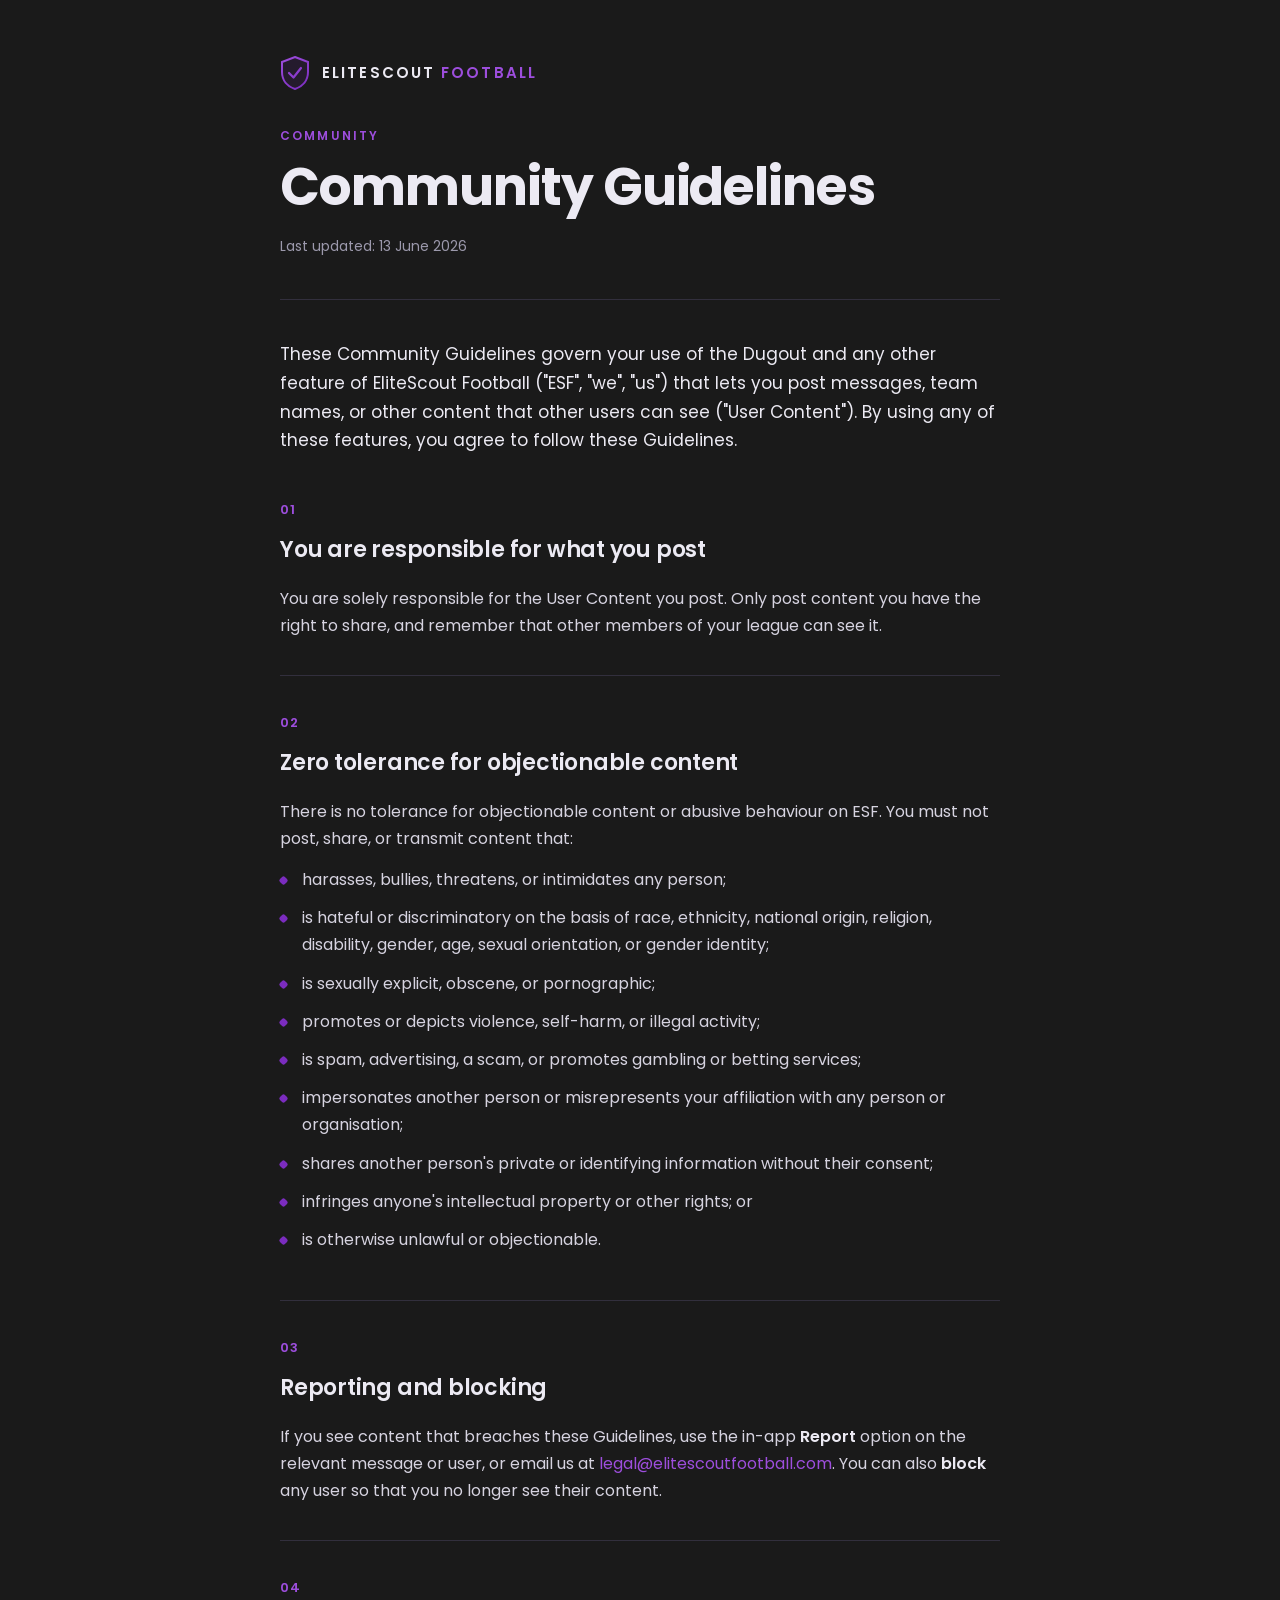
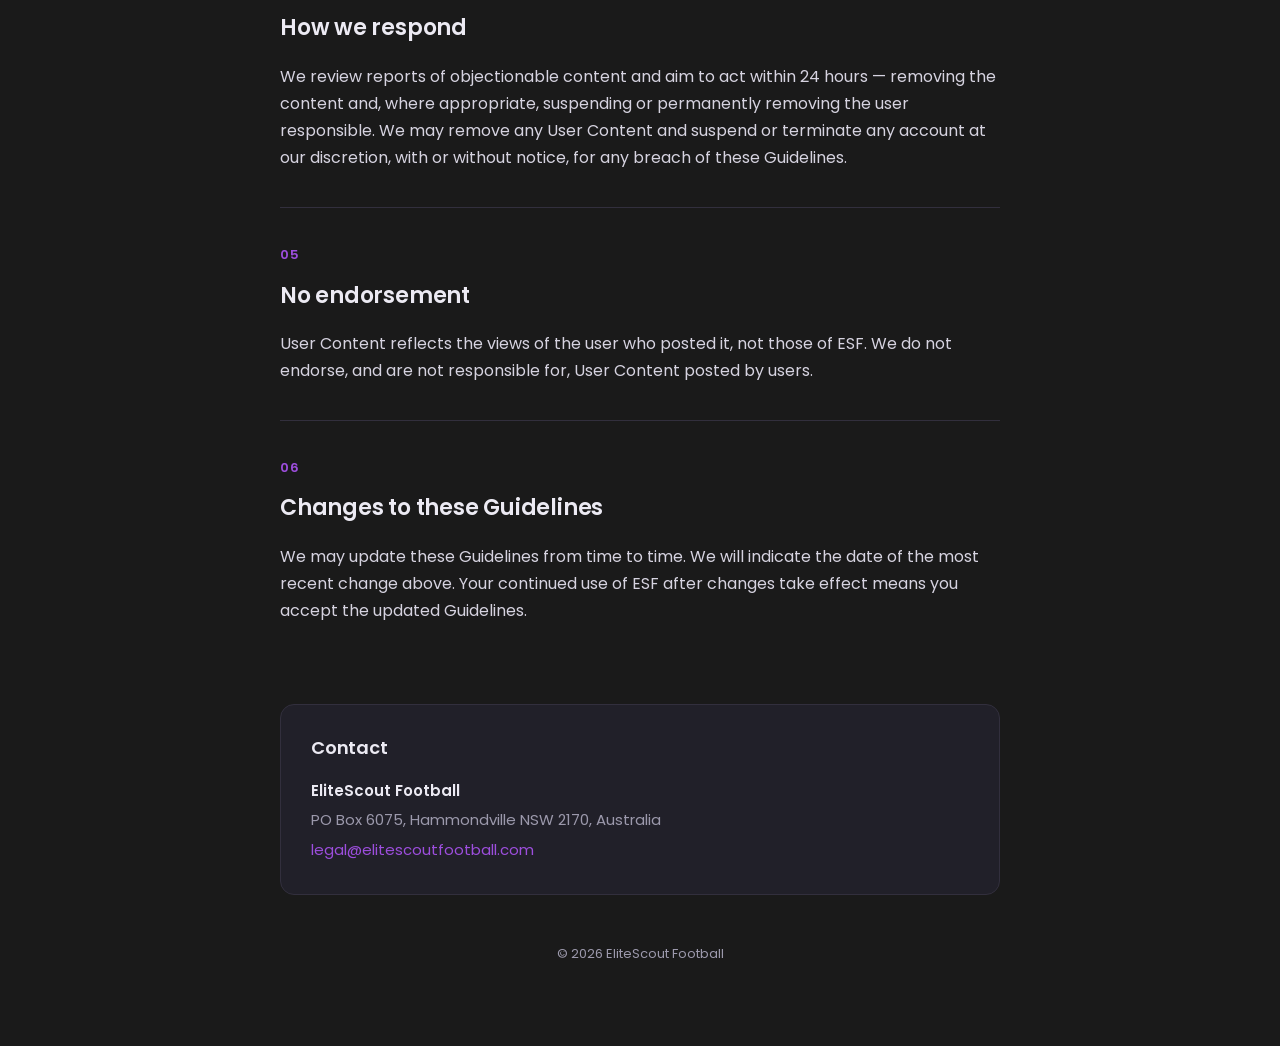
==== community-guidelines/index.html @ 486f64e0 "Add files via upload" ====
<!DOCTYPE html>
<html lang="en">
<head>
<meta charset="UTF-8">
<meta name="viewport" content="width=device-width, initial-scale=1.0">
<title>Community Guidelines — EliteScout Football</title>
<meta name="description" content="The rules for the Dugout and other community features of EliteScout Football.">
<link rel="preconnect" href="https://fonts.googleapis.com">
<link rel="preconnect" href="https://fonts.gstatic.com" crossorigin>
<link href="https://fonts.googleapis.com/css2?family=Poppins:wght@400;500;600;700&display=swap" rel="stylesheet">
<style>
  :root {
    --bg: #1A1A1A;
    --surface: #212029;
    --line: #322F3D;
    --purple: #7B2CBF;
    --purple-light: #9D4EDD;
    --text: #ECEAF3;
    --muted: #9C99AC;
    --maxw: 720px;
  }

  * { box-sizing: border-box; margin: 0; padding: 0; }

  html { scroll-behavior: smooth; }

  body {
    background: var(--bg);
    color: var(--text);
    font-family: 'Poppins', system-ui, -apple-system, sans-serif;
    line-height: 1.7;
    -webkit-font-smoothing: antialiased;
    padding: 0 24px 80px;
  }

  .wrap { max-width: var(--maxw); margin: 0 auto; }

  /* Header */
  header {
    padding: 56px 0 40px;
    border-bottom: 1px solid var(--line);
    margin-bottom: 8px;
  }

  .mark {
    display: inline-flex;
    align-items: center;
    gap: 12px;
    margin-bottom: 36px;
  }

  .shield {
    width: 30px; height: 34px;
    flex: none;
  }

  .wordmark {
    font-size: 15px;
    font-weight: 600;
    letter-spacing: 0.14em;
    text-transform: uppercase;
    color: var(--text);
  }
  .wordmark span { color: var(--purple-light); }

  .eyebrow {
    font-size: 12px;
    font-weight: 600;
    letter-spacing: 0.18em;
    text-transform: uppercase;
    color: var(--purple-light);
    margin-bottom: 14px;
  }

  h1 {
    font-size: clamp(34px, 7vw, 52px);
    font-weight: 700;
    line-height: 1.05;
    letter-spacing: -0.02em;
    margin-bottom: 20px;
  }

  .updated {
    font-size: 14px;
    color: var(--muted);
  }

  .intro {
    font-size: 17px;
    color: var(--text);
    margin: 40px 0 8px;
  }

  /* Sections */
  section {
    padding: 36px 0;
    border-bottom: 1px solid var(--line);
  }
  section:last-of-type { border-bottom: none; }

  .num {
    font-size: 13px;
    font-weight: 600;
    letter-spacing: 0.1em;
    color: var(--purple-light);
    display: block;
    margin-bottom: 10px;
  }

  h2 {
    font-size: 22px;
    font-weight: 600;
    letter-spacing: -0.01em;
    margin-bottom: 16px;
  }

  p { margin-bottom: 14px; color: #D6D3E0; }
  p:last-child { margin-bottom: 0; }

  ul { list-style: none; margin: 8px 0 0; }

  li {
    position: relative;
    padding-left: 22px;
    margin-bottom: 11px;
    color: #D6D3E0;
  }

  li::before {
    content: "";
    position: absolute;
    left: 0;
    top: 0.7em;
    width: 7px; height: 7px;
    border-radius: 2px;
    background: var(--purple);
    transform: rotate(45deg);
  }

  strong { color: var(--text); font-weight: 600; }

  a { color: var(--purple-light); text-decoration: none; border-bottom: 1px solid transparent; transition: border-color .15s; }
  a:hover { border-bottom-color: var(--purple-light); }

  /* Contact card */
  .contact {
    margin-top: 44px;
    background: var(--surface);
    border: 1px solid var(--line);
    border-radius: 14px;
    padding: 28px 30px;
  }
  .contact h2 { font-size: 18px; margin-bottom: 14px; }
  .contact p { font-size: 15px; margin-bottom: 4px; color: var(--muted); }
  .contact .org { color: var(--text); font-weight: 600; }

  footer {
    margin-top: 48px;
    font-size: 13px;
    color: var(--muted);
    text-align: center;
  }

  :focus-visible { outline: 2px solid var(--purple-light); outline-offset: 3px; border-radius: 2px; }

  @media (prefers-reduced-motion: reduce) {
    html { scroll-behavior: auto; }
  }
</style>
</head>
<body>
<div class="wrap">
  <header>
    <div class="mark">
      <svg class="shield" viewBox="0 0 30 34" fill="none" xmlns="http://www.w3.org/2000/svg" aria-hidden="true">
        <path d="M15 1L28 6V16C28 24.5 22.5 30.5 15 33C7.5 30.5 2 24.5 2 16V6L15 1Z" stroke="url(#g)" stroke-width="2" fill="rgba(123,44,191,0.12)"/>
        <path d="M9 17L13.5 21.5L21 12" stroke="url(#g)" stroke-width="2.2" stroke-linecap="round" stroke-linejoin="round"/>
        <defs>
          <linearGradient id="g" x1="2" y1="1" x2="28" y2="33" gradientUnits="userSpaceOnUse">
            <stop stop-color="#9D4EDD"/>
            <stop offset="1" stop-color="#7B2CBF"/>
          </linearGradient>
        </defs>
      </svg>
      <span class="wordmark">EliteScout<span> Football</span></span>
    </div>
    <p class="eyebrow">Community</p>
    <h1>Community Guidelines</h1>
    <p class="updated">Last updated: 13 June 2026</p>
  </header>

  <p class="intro">These Community Guidelines govern your use of the Dugout and any other feature of EliteScout Football ("ESF", "we", "us") that lets you post messages, team names, or other content that other users can see ("User Content"). By using any of these features, you agree to follow these Guidelines.</p>

  <section>
    <span class="num">01</span>
    <h2>You are responsible for what you post</h2>
    <p>You are solely responsible for the User Content you post. Only post content you have the right to share, and remember that other members of your league can see it.</p>
  </section>

  <section>
    <span class="num">02</span>
    <h2>Zero tolerance for objectionable content</h2>
    <p>There is no tolerance for objectionable content or abusive behaviour on ESF. You must not post, share, or transmit content that:</p>
    <ul>
      <li>harasses, bullies, threatens, or intimidates any person;</li>
      <li>is hateful or discriminatory on the basis of race, ethnicity, national origin, religion, disability, gender, age, sexual orientation, or gender identity;</li>
      <li>is sexually explicit, obscene, or pornographic;</li>
      <li>promotes or depicts violence, self-harm, or illegal activity;</li>
      <li>is spam, advertising, a scam, or promotes gambling or betting services;</li>
      <li>impersonates another person or misrepresents your affiliation with any person or organisation;</li>
      <li>shares another person's private or identifying information without their consent;</li>
      <li>infringes anyone's intellectual property or other rights; or</li>
      <li>is otherwise unlawful or objectionable.</li>
    </ul>
  </section>

  <section>
    <span class="num">03</span>
    <h2>Reporting and blocking</h2>
    <p>If you see content that breaches these Guidelines, use the in-app <strong>Report</strong> option on the relevant message or user, or email us at <a href="mailto:legal@elitescoutfootball.com">legal@elitescoutfootball.com</a>. You can also <strong>block</strong> any user so that you no longer see their content.</p>
  </section>

  <section>
    <span class="num">04</span>
    <h2>How we respond</h2>
    <p>We review reports of objectionable content and aim to act within 24 hours — removing the content and, where appropriate, suspending or permanently removing the user responsible. We may remove any User Content and suspend or terminate any account at our discretion, with or without notice, for any breach of these Guidelines.</p>
  </section>

  <section>
    <span class="num">05</span>
    <h2>No endorsement</h2>
    <p>User Content reflects the views of the user who posted it, not those of ESF. We do not endorse, and are not responsible for, User Content posted by users.</p>
  </section>

  <section>
    <span class="num">06</span>
    <h2>Changes to these Guidelines</h2>
    <p>We may update these Guidelines from time to time. We will indicate the date of the most recent change above. Your continued use of ESF after changes take effect means you accept the updated Guidelines.</p>
  </section>

  <div class="contact">
    <h2>Contact</h2>
    <p class="org">EliteScout Football</p>
    <p>PO Box 6075, Hammondville NSW 2170, Australia</p>
    <p><a href="mailto:legal@elitescoutfootball.com">legal@elitescoutfootball.com</a></p>
  </div>

  <footer>© 2026 EliteScout Football</footer>
</div>
</body>
</html>
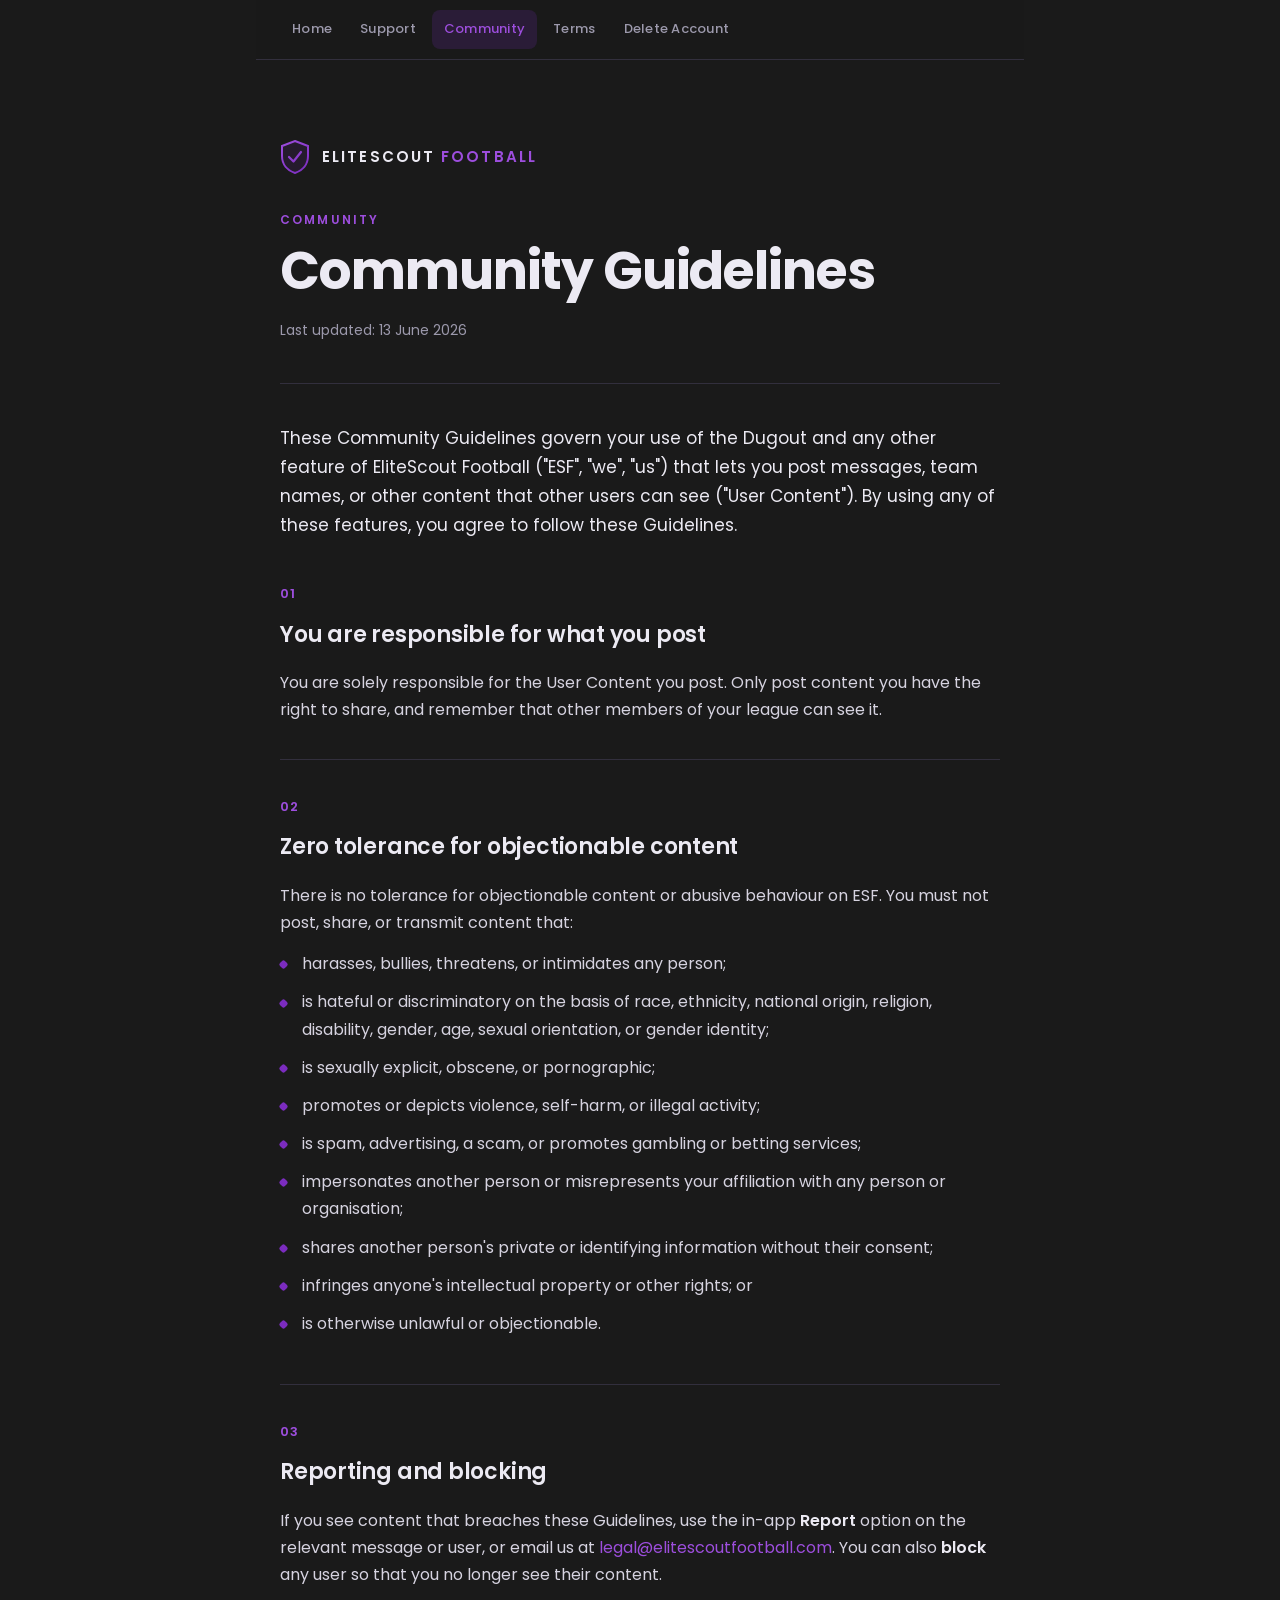
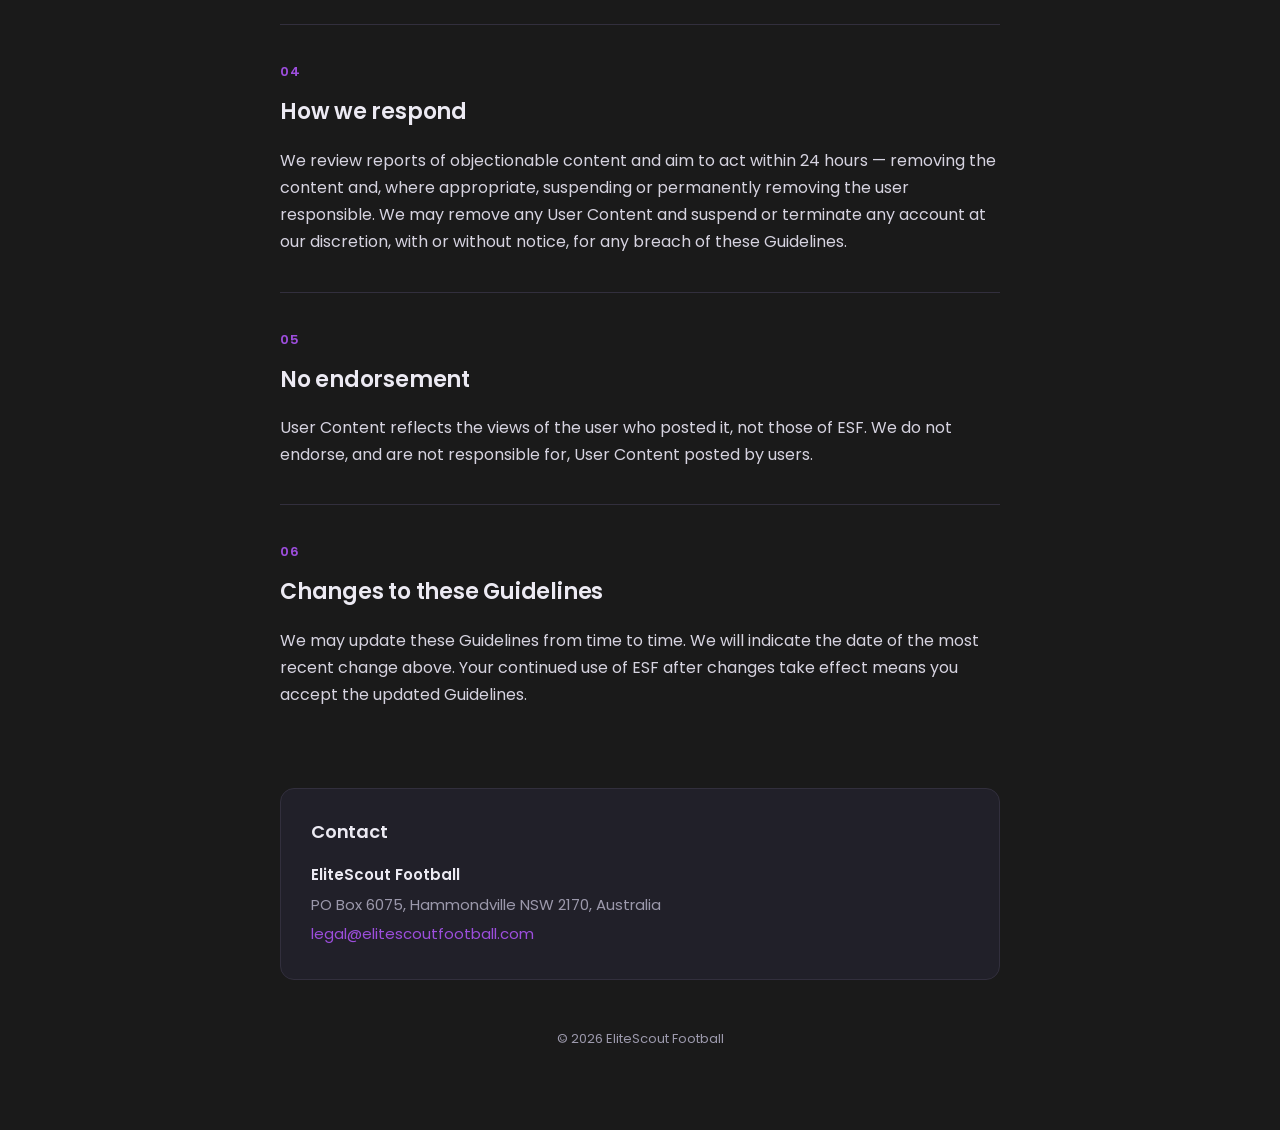
==== commit e465b2f0: "Add sticky top navigation across all pages" ====
--- a/community-guidelines/index.html
+++ b/community-guidelines/index.html
@@ -163,6 +163,51 @@
 
   :focus-visible { outline: 2px solid var(--purple-light); outline-offset: 3px; border-radius: 2px; }
 
+  /* Top navigation */
+  .topnav {
+    position: sticky;
+    top: 0;
+    z-index: 50;
+    margin: 0 -24px 24px;
+    padding: 10px 24px;
+    background: rgba(26, 26, 26, 0.92);
+    backdrop-filter: saturate(140%) blur(8px);
+    -webkit-backdrop-filter: saturate(140%) blur(8px);
+    border-bottom: 1px solid var(--line);
+  }
+  .topnav-inner {
+    max-width: var(--maxw);
+    margin: 0 auto;
+    display: flex;
+    gap: 4px;
+    flex-wrap: wrap;
+    font-size: 13px;
+  }
+  .topnav-link {
+    padding: 8px 12px;
+    border-radius: 8px;
+    color: var(--muted);
+    font-weight: 500;
+    letter-spacing: 0.02em;
+    text-decoration: none;
+    white-space: nowrap;
+    border-bottom: 1px solid transparent !important;
+    transition: background .15s, color .15s;
+  }
+  .topnav-link:hover {
+    color: var(--text);
+    background: rgba(123, 44, 191, 0.12);
+  }
+  .topnav-link.is-active {
+    color: var(--purple-light);
+    background: rgba(123, 44, 191, 0.18);
+  }
+  @media (max-width: 520px) {
+    .topnav { padding: 8px 16px; }
+    .topnav-inner { flex-wrap: nowrap; overflow-x: auto; -webkit-overflow-scrolling: touch; gap: 2px; }
+    .topnav-inner::-webkit-scrollbar { display: none; }
+  }
+
   @media (prefers-reduced-motion: reduce) {
     html { scroll-behavior: auto; }
   }
@@ -170,6 +215,15 @@
 </head>
 <body>
 <div class="wrap">
+  <nav class="topnav" aria-label="Primary">
+    <div class="topnav-inner">
+      <a class="topnav-link" href="/">Home</a>
+      <a class="topnav-link" href="/support">Support</a>
+      <a class="topnav-link is-active" href="/community-guidelines">Community</a>
+      <a class="topnav-link" href="/terms">Terms</a>
+      <a class="topnav-link" href="/delete-account">Delete Account</a>
+    </div>
+  </nav>
   <header>
     <div class="mark">
       <svg class="shield" viewBox="0 0 30 34" fill="none" xmlns="http://www.w3.org/2000/svg" aria-hidden="true">
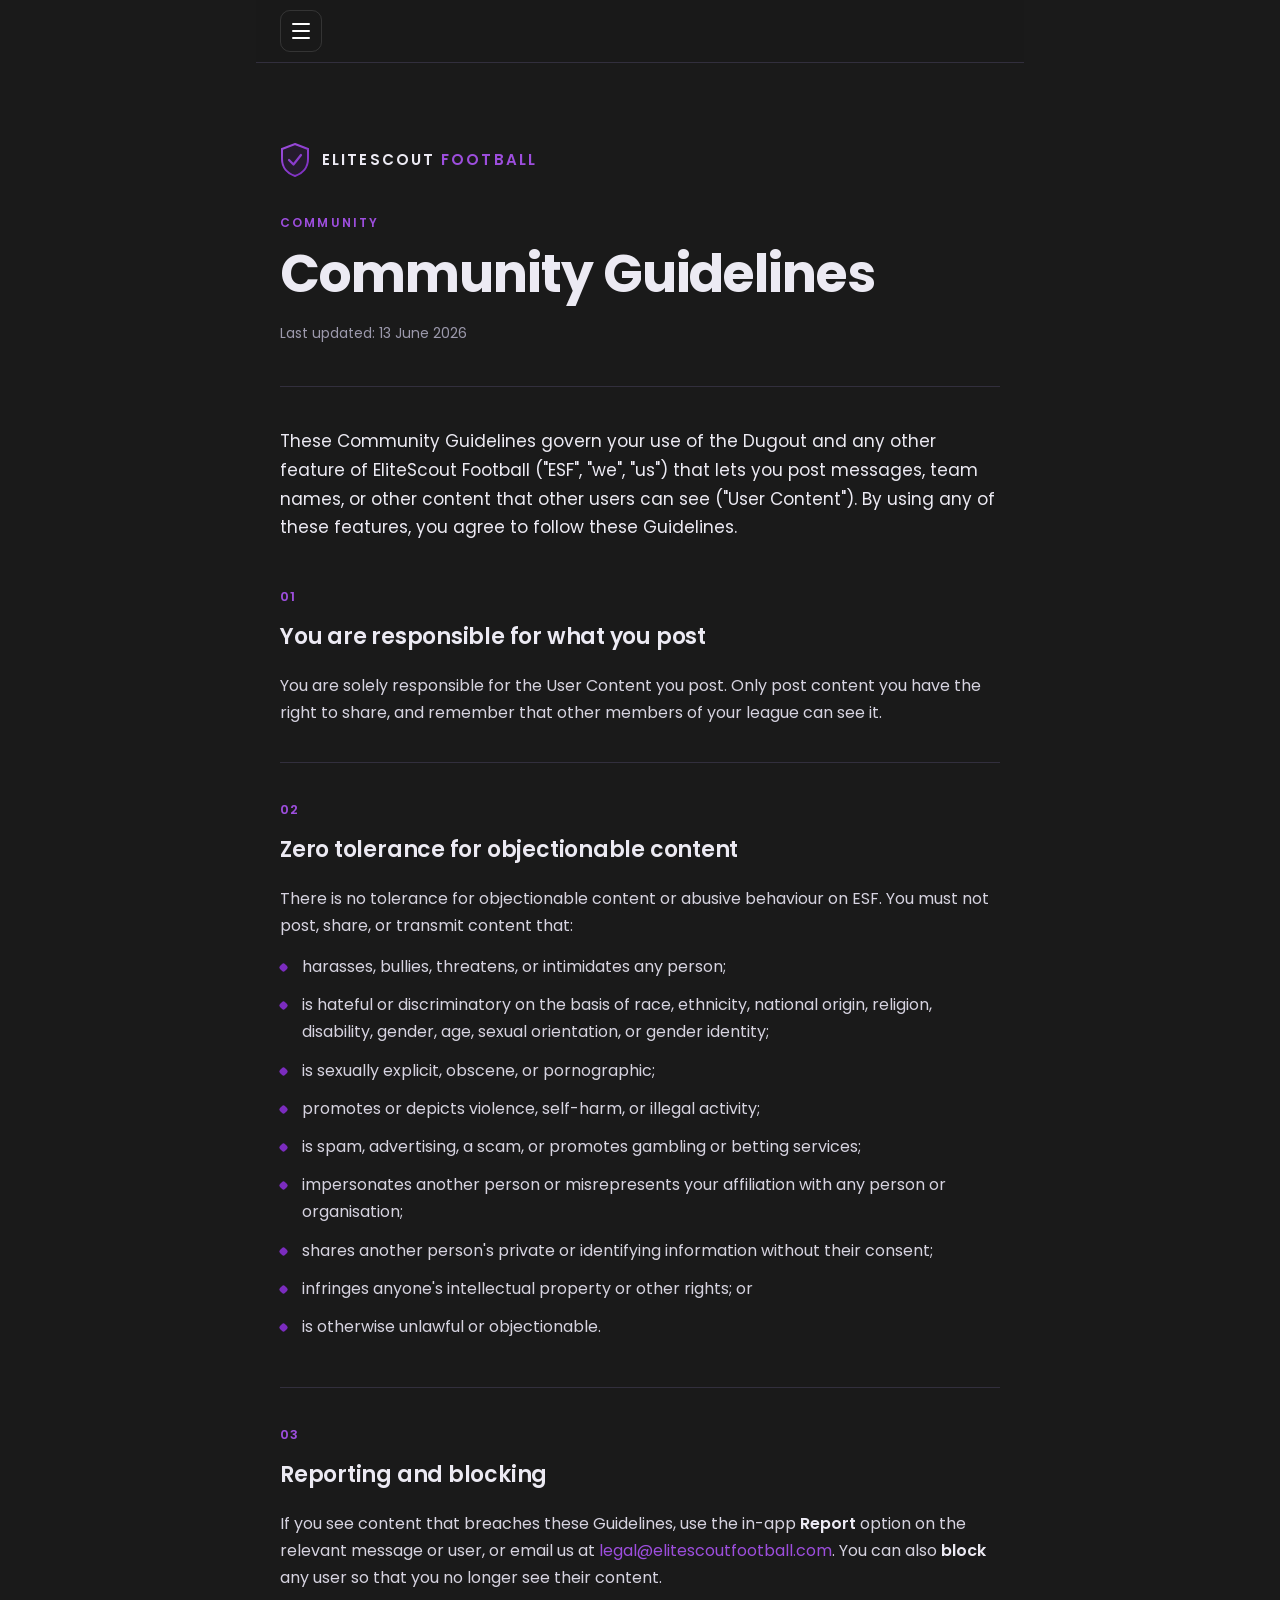
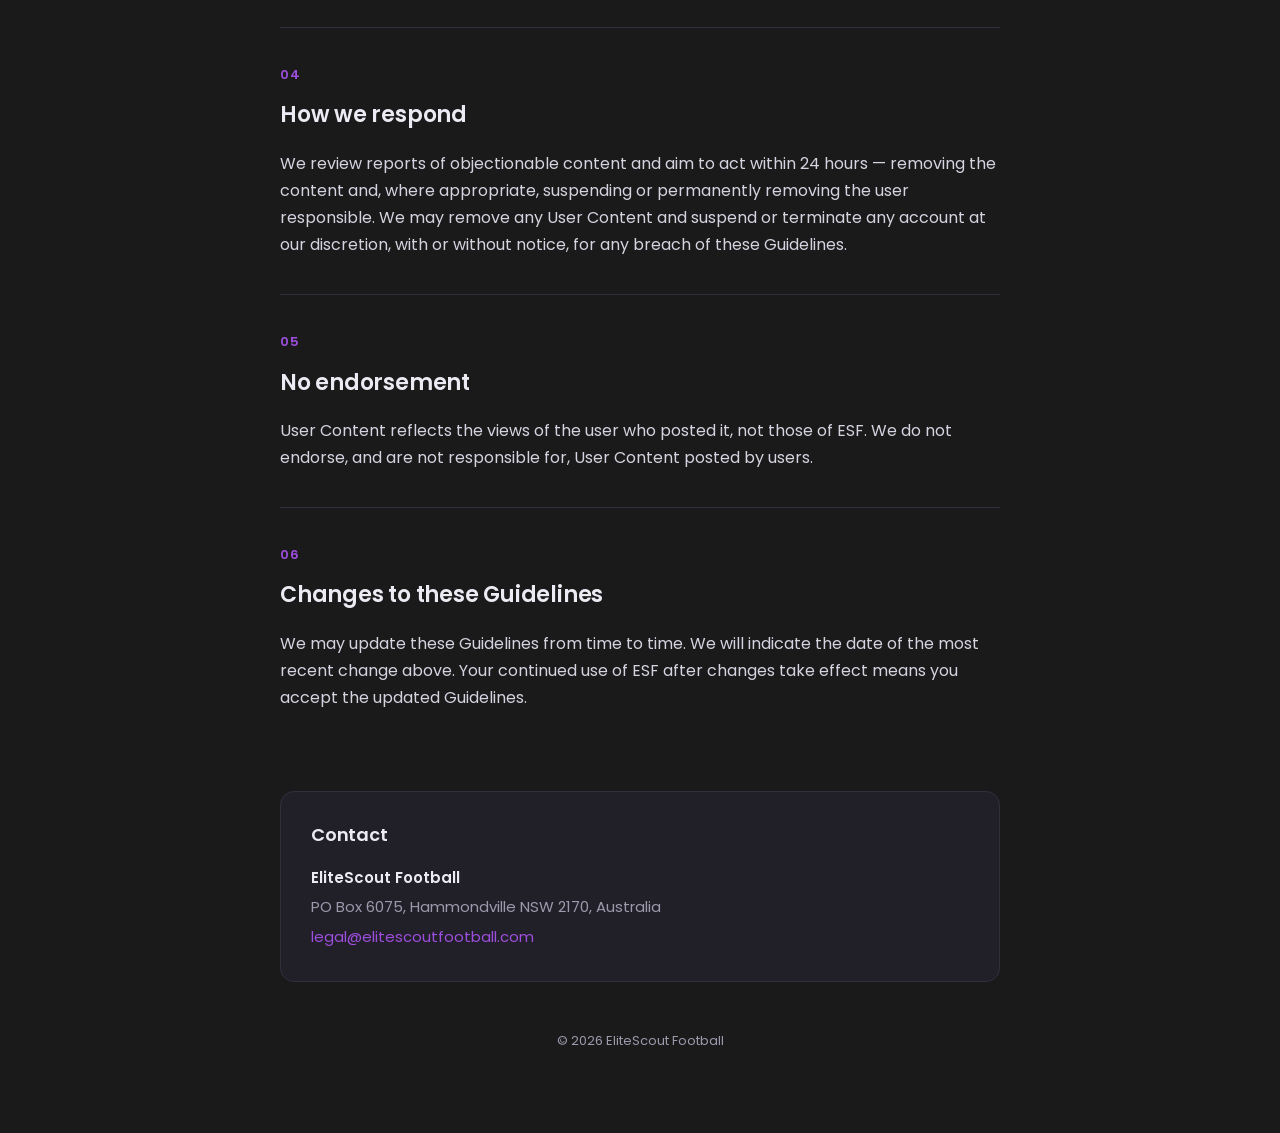
==== commit dd5ae83c: "Landing page redesign: hero, feature strip, deep callouts, hamburger nav Co-Authored-By: Claude Opus" ====
--- a/community-guidelines/index.html
+++ b/community-guidelines/index.html
@@ -8,6 +8,7 @@
 <link rel="preconnect" href="https://fonts.googleapis.com">
 <link rel="preconnect" href="https://fonts.gstatic.com" crossorigin>
 <link href="https://fonts.googleapis.com/css2?family=Poppins:wght@400;500;600;700&display=swap" rel="stylesheet">
+<script src="/nav.js" defer></script>
 <style>
   :root {
     --bg: #1A1A1A;
